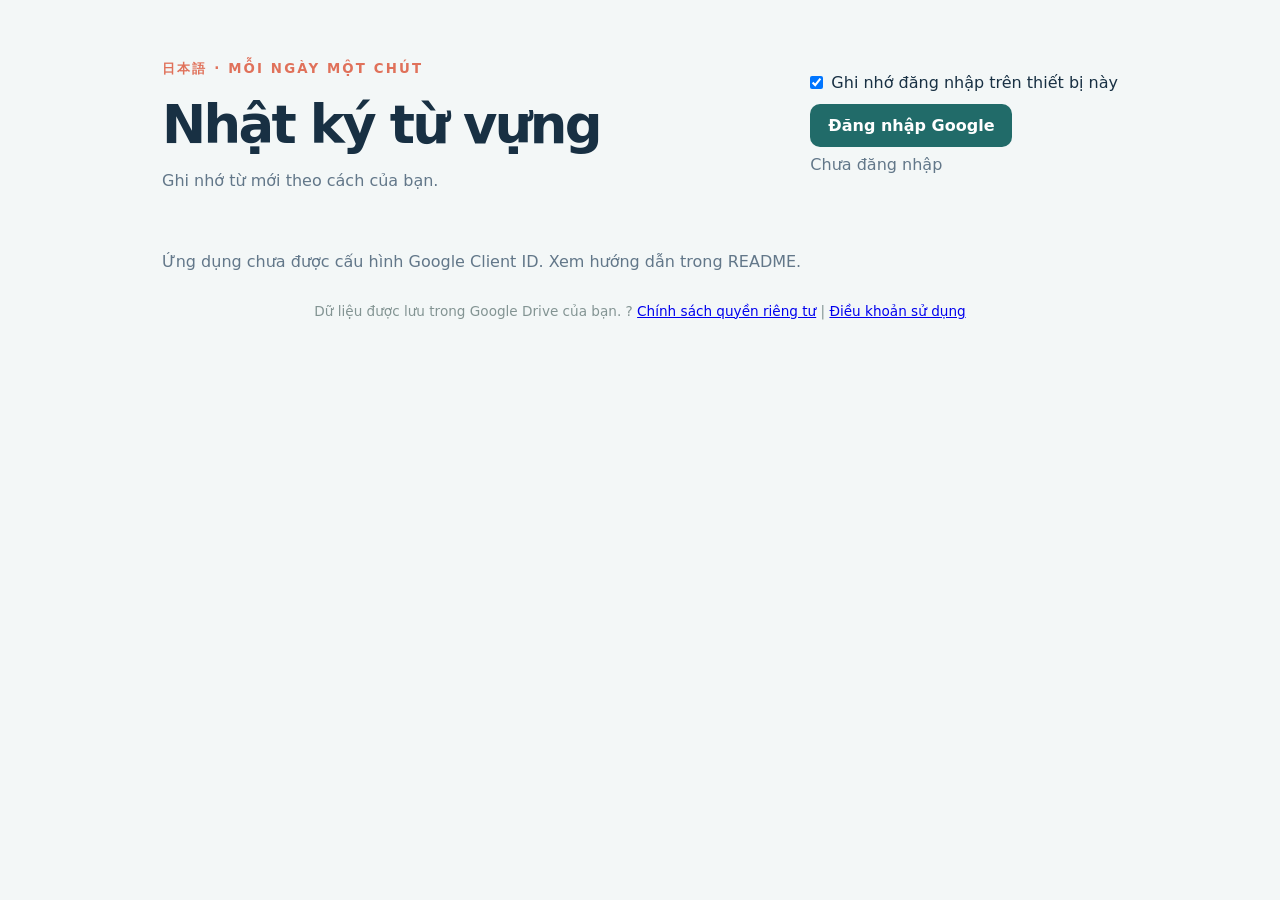
==== index.html @ 97bc86f5 "Refresh cached app script after status fix" ====
<!doctype html><html lang="vi"><head><meta charset="utf-8"><meta name="viewport" content="width=device-width,initial-scale=1"><title>Nhật ký từ vựng</title><link rel="stylesheet" href="style.css"><script src="https://accounts.google.com/gsi/client" async defer></script><script type="module" src="app.js?v=8f8101a"></script></head><body><main><header><div><small>日本語 · MỖI NGÀY MỘT CHÚT</small><h1>Nhật ký từ vựng</h1><p>Ghi nhớ từ mới theo cách của bạn.</p></div><div><label id="remember-label"><input id="remember" type="checkbox" checked> Ghi nh&#7899; &#273;&#259;ng nh&#7853;p tr&#234;n thi&#7871;t b&#7883; n&#224;y</label><button id="login">Đăng nhập Google</button><p id="status" role="status">Chưa đăng nhập</p><button id="backup" class="secondary" hidden>Tải bản sao dữ liệu</button><button id="restore" class="secondary" hidden>Nhập bản sao</button><input id="restore-file" type="file" accept="application/json,.json" hidden><button id="retry" class="secondary" hidden>Thử lưu lại</button></div></header><section id="setup" hidden><p>Ứng dụng chưa được cấu hình Google Client ID. Xem hướng dẫn trong README.</p></section><div id="content" hidden><nav><button data-tab="words" class="active">Từ vựng</button><button data-tab="groups">Nhóm</button><button data-tab="quiz">Luyện tập</button></nav><section id="words" class="panel"><div class="heading"><div><h2>Danh sách từ vựng</h2><p>Những điều nhỏ bé bạn đang học.</p></div><button id="add-word">+ Thêm từ</button></div><div class="filters"><input autocomplete="off" id="search" placeholder="Tìm tiếng Nhật, romaji, nghĩa..." aria-label="Tìm từ"><select id="filter-group" aria-label="Lọc theo nhóm"></select></div><div id="word-list"></div></section><section id="groups" class="panel" hidden><h2>Nhóm từ</h2><p>Sắp xếp từ vựng theo chủ đề yêu thích.</p><form autocomplete="off" id="group-form" class="filters"><input name="name" required maxlength="80" placeholder="Tên nhóm mới" aria-label="Tên nhóm mới"><button>+ Tạo nhóm</button></form><div id="group-list"></div></section><section id="quiz" class="panel" hidden><h2>Luyện tập</h2><p>Chọn nội dung và bắt đầu nhé.</p><form id="quiz-form"><label>Nhóm<select name="group" id="quiz-group"></select></label><label>Kiểu câu hỏi<select name="mode"><option value="mixed">Ngẫu nhiên tất cả các chiều</option><option value="rj">Romaji → Tiếng Nhật</option><option value="jr">Tiếng Nhật → Romaji</option><option value="jv">Tiếng Nhật → Tiếng Việt</option><option value="vj">Tiếng Việt → Tiếng Nhật</option></select></label><label>Số câu<input name="count" type="number" min="1" max="100" value="10" required></label><button>Bắt đầu luyện tập</button></form><div id="quiz-play" aria-live="polite"></div></section></div><footer>Dữ liệu được lưu trong Google Drive của bạn. ? <a href="privacy.html">Ch&#237;nh s&#225;ch quy&#7873;n ri&#234;ng t&#432;</a> | <a href="terms.html">&#272;i&#7873;u kho&#7843;n s&#7917; d&#7909;ng</a></footer></main><dialog id="word-dialog"><form autocomplete="off" id="word-form"><h2 id="dialog-title">Thêm từ mới</h2><label>Tiếng Nhật<input name="japanese" required maxlength="120" placeholder="ねこ"></label><label>Romaji<input name="romaji" required maxlength="120" placeholder="neko"></label><label>Nghĩa tiếng Việt <span>(không bắt buộc)</span><input name="meaning" maxlength="160" placeholder="con mèo"></label><fieldset><legend>Nhóm</legend><div id="word-groups"></div></fieldset><div class="actions"><button type="button" class="secondary" id="cancel">Hủy</button><button>Lưu từ</button></div></form></dialog></body></html>
---- style.css ----
:root{font-family:system-ui,sans-serif;color:#183043;background:#f3f7f7;font-size:16px}*{box-sizing:border-box}body{margin:0}main{max-width:1000px;margin:auto;padding:40px 22px}header{display:flex;justify-content:space-between;gap:24px;align-items:center;padding:18px 0 36px}small{font-weight:700;letter-spacing:.16em;color:#e0715a}h1{font-size:clamp(2rem,5vw,3.3rem);letter-spacing:-.05em;margin:.3em 0}h2{margin:0 0 8px;letter-spacing:-.03em}p{color:#627789;margin:8px 0 18px}button,input,select{font:inherit}button{background:#216b69;color:white;border:0;border-radius:10px;padding:12px 18px;cursor:pointer;font-weight:650}button:hover{background:#185654}button:disabled{opacity:.5;cursor:not-allowed}input,select{border:1px solid #d5e1e1;border-radius:9px;padding:12px;background:white;color:#183043;min-width:0}nav{display:flex;gap:8px;border-bottom:1px solid #d7e4e3}nav button{background:none;color:#637b85;border-radius:0}nav button.active{color:#216b69;border-bottom:3px solid #216b69}nav button:hover{background:#e5efee}.panel{background:white;border:1px solid #e1ebea;border-radius:18px;padding:28px;margin-top:22px;box-shadow:0 8px 30px #18304308}.heading,.row,.filters,.actions{display:flex;gap:12px;align-items:center;justify-content:space-between}.filters input{flex:1}.row{border-bottom:1px solid #edf1f0;padding:16px 0}.row:last-child{border:0}.row strong{font-size:1.3rem}.row p{margin:4px 0}.row-actions{display:flex;gap:6px}.secondary,.row-actions button{background:#eef5f4;color:#285957}.secondary:hover,.row-actions button:hover{background:#d9ebe7}.row-actions button{padding:8px}.tags{font-size:.85rem;color:#557b78}label{display:block;margin:16px 0;font-weight:650}label input,label select{display:block;width:100%;margin-top:7px}label span{font-weight:400;color:#73858b}fieldset{border:1px solid #d5e1e1;border-radius:9px}fieldset label{display:inline-flex;align-items:center;gap:6px;margin:8px}fieldset input{width:auto;margin:0}dialog{width:min(500px,calc(100% - 30px));border:0;border-radius:18px;padding:28px;box-shadow:0 20px 80px #0003}dialog::backdrop{background:#142c38a0}#quiz-form{max-width:400px}#quiz-play{margin-top:24px}.choice{display:block;width:100%;text-align:left;margin:8px 0;background:#eef5f4;color:#183043}.choice:hover{background:#d9ebe7}.feedback{font-weight:700;color:#216b69}footer{color:#839493;text-align:center;font-size:.85rem;margin-top:32px}@media(max-width:600px){main{padding:20px 16px}header,.heading{align-items:flex-start;flex-direction:column}.panel{padding:20px}.filters{align-items:stretch;flex-direction:column}.filters input,.filters select{width:100%}.row{align-items:flex-start}.row-actions{flex-wrap:wrap;justify-content:flex-end}}

#remember-label{display:flex;align-items:center;gap:8px;font-weight:400;margin:0 0 12px}#remember-label input{width:auto;margin:0}
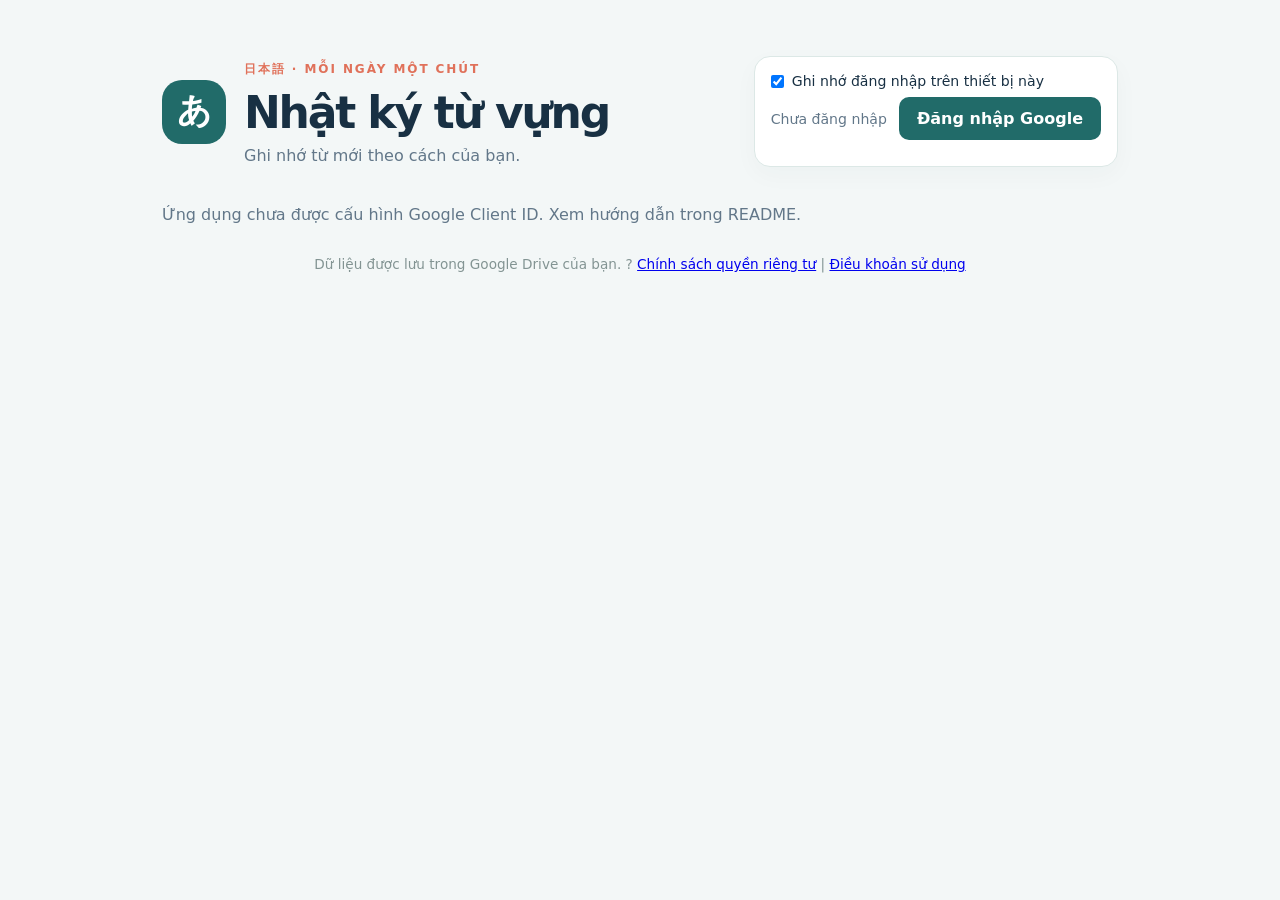
==== commit 6abe4e46: "Improve header and practice layout" ====
--- a/index.html
+++ b/index.html
@@ -1,3 +1,3 @@
-<!doctype html><html lang="vi"><head><meta charset="utf-8"><meta name="viewport" content="width=device-width,initial-scale=1"><title>Nhật ký từ vựng</title><link rel="stylesheet" href="style.css"><script src="https://accounts.google.com/gsi/client" async defer></script><script type="module" src="app.js?v=8f8101a"></script></head><body><main><header><div><small>日本語 · MỖI NGÀY MỘT CHÚT</small><h1>Nhật ký từ vựng</h1><p>Ghi nhớ từ mới theo cách của bạn.</p></div><div><label id="remember-label"><input id="remember" type="checkbox" checked> Ghi nh&#7899; &#273;&#259;ng nh&#7853;p tr&#234;n thi&#7871;t b&#7883; n&#224;y</label><button id="login">Đăng nhập Google</button><p id="status" role="status">Chưa đăng nhập</p><button id="backup" class="secondary" hidden>Tải bản sao dữ liệu</button><button id="restore" class="secondary" hidden>Nhập bản sao</button><input id="restore-file" type="file" accept="application/json,.json" hidden><button id="retry" class="secondary" hidden>Thử lưu lại</button></div></header><section id="setup" hidden><p>Ứng dụng chưa được cấu hình Google Client ID. Xem hướng dẫn trong README.</p></section><div id="content" hidden><nav><button data-tab="words" class="active">Từ vựng</button><button data-tab="groups">Nhóm</button><button data-tab="quiz">Luyện tập</button></nav><section id="words" class="panel"><div class="heading"><div><h2>Danh sách từ vựng</h2><p>Những điều nhỏ bé bạn đang học.</p></div><button id="add-word">+ Thêm từ</button></div><div class="filters"><input autocomplete="off" id="search" placeholder="Tìm tiếng Nhật, romaji, nghĩa..." aria-label="Tìm từ"><select id="filter-group" aria-label="Lọc theo nhóm"></select></div><div id="word-list"></div></section><section id="groups" class="panel" hidden><h2>Nhóm từ</h2><p>Sắp xếp từ vựng theo chủ đề yêu thích.</p><form autocomplete="off" id="group-form" class="filters"><input name="name" required maxlength="80" placeholder="Tên nhóm mới" aria-label="Tên nhóm mới"><button>+ Tạo nhóm</button></form><div id="group-list"></div></section><section id="quiz" class="panel" hidden><h2>Luyện tập</h2><p>Chọn nội dung và bắt đầu nhé.</p><form id="quiz-form"><label>Nhóm<select name="group" id="quiz-group"></select></label><label>Kiểu câu hỏi<select name="mode"><option value="mixed">Ngẫu nhiên tất cả các chiều</option><option value="rj">Romaji → Tiếng Nhật</option><option value="jr">Tiếng Nhật → Romaji</option><option value="jv">Tiếng Nhật → Tiếng Việt</option><option value="vj">Tiếng Việt → Tiếng Nhật</option></select></label><label>Số câu<input name="count" type="number" min="1" max="100" value="10" required></label><button>Bắt đầu luyện tập</button></form><div id="quiz-play" aria-live="polite"></div></section></div><footer>Dữ liệu được lưu trong Google Drive của bạn. ? <a href="privacy.html">Ch&#237;nh s&#225;ch quy&#7873;n ri&#234;ng t&#432;</a> | <a href="terms.html">&#272;i&#7873;u kho&#7843;n s&#7917; d&#7909;ng</a></footer></main><dialog id="word-dialog"><form autocomplete="off" id="word-form"><h2 id="dialog-title">Thêm từ mới</h2><label>Tiếng Nhật<input name="japanese" required maxlength="120" placeholder="ねこ"></label><label>Romaji<input name="romaji" required maxlength="120" placeholder="neko"></label><label>Nghĩa tiếng Việt <span>(không bắt buộc)</span><input name="meaning" maxlength="160" placeholder="con mèo"></label><fieldset><legend>Nhóm</legend><div id="word-groups"></div></fieldset><div class="actions"><button type="button" class="secondary" id="cancel">Hủy</button><button>Lưu từ</button></div></form></dialog></body></html>
+<!doctype html><html lang="vi"><head><meta charset="utf-8"><meta name="viewport" content="width=device-width,initial-scale=1"><title>Nhật ký từ vựng</title><link rel="stylesheet" href="style.css?v=2"><script src="https://accounts.google.com/gsi/client" async defer></script><script type="module" src="app.js?v=8f8101a"></script></head><body><main><header><div class="brand"><div class="brand-mark" aria-hidden="true">&#12354;</div><div><small>日本語 · MỖI NGÀY MỘT CHÚT</small><h1>Nhật ký từ vựng</h1><p>Ghi nhớ từ mới theo cách của bạn.</p></div></div><div class="account-card"><div class="account-main"><label id="remember-label"><input id="remember" type="checkbox" checked> Ghi nh&#7899; &#273;&#259;ng nh&#7853;p tr&#234;n thi&#7871;t b&#7883; n&#224;y</label><button id="login">Đăng nhập Google</button><p id="status" role="status">Chưa đăng nhập</p></div><div class="account-actions"><button id="backup" class="secondary" hidden>Tải bản sao dữ liệu</button><button id="restore" class="secondary" hidden>Nhập bản sao</button><input id="restore-file" type="file" accept="application/json,.json" hidden><button id="retry" class="secondary" hidden>Thử lưu lại</button></div></div></header><section id="setup" hidden><p>Ứng dụng chưa được cấu hình Google Client ID. Xem hướng dẫn trong README.</p></section><div id="content" hidden><nav><button data-tab="words" class="active">Từ vựng</button><button data-tab="groups">Nhóm</button><button data-tab="quiz">Luyện tập</button></nav><section id="words" class="panel"><div class="heading"><div><h2>Danh sách từ vựng</h2><p>Những điều nhỏ bé bạn đang học.</p></div><button id="add-word">+ Thêm từ</button></div><div class="filters"><input autocomplete="off" id="search" placeholder="Tìm tiếng Nhật, romaji, nghĩa..." aria-label="Tìm từ"><select id="filter-group" aria-label="Lọc theo nhóm"></select></div><div id="word-list"></div></section><section id="groups" class="panel" hidden><h2>Nhóm từ</h2><p>Sắp xếp từ vựng theo chủ đề yêu thích.</p><form autocomplete="off" id="group-form" class="filters"><input name="name" required maxlength="80" placeholder="Tên nhóm mới" aria-label="Tên nhóm mới"><button>+ Tạo nhóm</button></form><div id="group-list"></div></section><section id="quiz" class="panel quiz-panel" hidden><div class="quiz-intro"><h2>Luyện tập</h2><p>Chọn nội dung và bắt đầu nhé.</p></div><div class="quiz-layout"><form id="quiz-form"><label>Nhóm<select name="group" id="quiz-group"></select></label><label>Kiểu câu hỏi<select name="mode"><option value="mixed">Ngẫu nhiên tất cả các chiều</option><option value="rj">Romaji → Tiếng Nhật</option><option value="jr">Tiếng Nhật → Romaji</option><option value="jv">Tiếng Nhật → Tiếng Việt</option><option value="vj">Tiếng Việt → Tiếng Nhật</option></select></label><label>Số câu<input name="count" type="number" min="1" max="100" value="10" required></label><button>Bắt đầu luyện tập</button></form><div id="quiz-play" aria-live="polite"></div></div></section></div><footer>Dữ liệu được lưu trong Google Drive của bạn. ? <a href="privacy.html">Ch&#237;nh s&#225;ch quy&#7873;n ri&#234;ng t&#432;</a> | <a href="terms.html">&#272;i&#7873;u kho&#7843;n s&#7917; d&#7909;ng</a></footer></main><dialog id="word-dialog"><form autocomplete="off" id="word-form"><h2 id="dialog-title">Thêm từ mới</h2><label>Tiếng Nhật<input name="japanese" required maxlength="120" placeholder="ねこ"></label><label>Romaji<input name="romaji" required maxlength="120" placeholder="neko"></label><label>Nghĩa tiếng Việt <span>(không bắt buộc)</span><input name="meaning" maxlength="160" placeholder="con mèo"></label><fieldset><legend>Nhóm</legend><div id="word-groups"></div></fieldset><div class="actions"><button type="button" class="secondary" id="cancel">Hủy</button><button>Lưu từ</button></div></form></dialog></body></html>
 
 
--- a/style.css
+++ b/style.css
@@ -1,3 +1,6 @@
 :root{font-family:system-ui,sans-serif;color:#183043;background:#f3f7f7;font-size:16px}*{box-sizing:border-box}body{margin:0}main{max-width:1000px;margin:auto;padding:40px 22px}header{display:flex;justify-content:space-between;gap:24px;align-items:center;padding:18px 0 36px}small{font-weight:700;letter-spacing:.16em;color:#e0715a}h1{font-size:clamp(2rem,5vw,3.3rem);letter-spacing:-.05em;margin:.3em 0}h2{margin:0 0 8px;letter-spacing:-.03em}p{color:#627789;margin:8px 0 18px}button,input,select{font:inherit}button{background:#216b69;color:white;border:0;border-radius:10px;padding:12px 18px;cursor:pointer;font-weight:650}button:hover{background:#185654}button:disabled{opacity:.5;cursor:not-allowed}input,select{border:1px solid #d5e1e1;border-radius:9px;padding:12px;background:white;color:#183043;min-width:0}nav{display:flex;gap:8px;border-bottom:1px solid #d7e4e3}nav button{background:none;color:#637b85;border-radius:0}nav button.active{color:#216b69;border-bottom:3px solid #216b69}nav button:hover{background:#e5efee}.panel{background:white;border:1px solid #e1ebea;border-radius:18px;padding:28px;margin-top:22px;box-shadow:0 8px 30px #18304308}.heading,.row,.filters,.actions{display:flex;gap:12px;align-items:center;justify-content:space-between}.filters input{flex:1}.row{border-bottom:1px solid #edf1f0;padding:16px 0}.row:last-child{border:0}.row strong{font-size:1.3rem}.row p{margin:4px 0}.row-actions{display:flex;gap:6px}.secondary,.row-actions button{background:#eef5f4;color:#285957}.secondary:hover,.row-actions button:hover{background:#d9ebe7}.row-actions button{padding:8px}.tags{font-size:.85rem;color:#557b78}label{display:block;margin:16px 0;font-weight:650}label input,label select{display:block;width:100%;margin-top:7px}label span{font-weight:400;color:#73858b}fieldset{border:1px solid #d5e1e1;border-radius:9px}fieldset label{display:inline-flex;align-items:center;gap:6px;margin:8px}fieldset input{width:auto;margin:0}dialog{width:min(500px,calc(100% - 30px));border:0;border-radius:18px;padding:28px;box-shadow:0 20px 80px #0003}dialog::backdrop{background:#142c38a0}#quiz-form{max-width:400px}#quiz-play{margin-top:24px}.choice{display:block;width:100%;text-align:left;margin:8px 0;background:#eef5f4;color:#183043}.choice:hover{background:#d9ebe7}.feedback{font-weight:700;color:#216b69}footer{color:#839493;text-align:center;font-size:.85rem;margin-top:32px}@media(max-width:600px){main{padding:20px 16px}header,.heading{align-items:flex-start;flex-direction:column}.panel{padding:20px}.filters{align-items:stretch;flex-direction:column}.filters input,.filters select{width:100%}.row{align-items:flex-start}.row-actions{flex-wrap:wrap;justify-content:flex-end}}
 
 #remember-label{display:flex;align-items:center;gap:8px;font-weight:400;margin:0 0 12px}#remember-label input{width:auto;margin:0}
+
+/* Header and practice layout */
+header{align-items:stretch;gap:32px;padding:16px 0 30px}.brand{display:flex;align-items:center;gap:18px;min-width:0}.brand-mark{display:grid;place-items:center;width:64px;height:64px;flex:none;border-radius:20px;background:#216b69;color:#fff;font-size:2.1rem;font-weight:700}.brand small{font-size:.75rem}.brand h1{font-size:clamp(1.9rem,4vw,2.75rem);margin:.2em 0}.brand p{margin:0}.account-card{min-width:260px;max-width:380px;background:#fff;border:1px solid #dce8e6;border-radius:16px;padding:16px;box-shadow:0 8px 24px #18304308}.account-main{display:grid;grid-template-columns:1fr auto;align-items:center;gap:8px 12px}.account-main #remember-label{grid-column:1/-1;font-size:.88rem;margin:0}.account-main #login{grid-column:2;grid-row:2;white-space:nowrap}.account-main #status{grid-column:1;grid-row:2;margin:0;font-size:.88rem;overflow-wrap:anywhere}.account-actions{display:flex;flex-wrap:wrap;gap:6px;margin-top:10px}.account-actions:has(> :not([hidden])){padding-top:10px;border-top:1px solid #edf1f0}.account-actions button{font-size:.85rem;padding:8px 10px}.quiz-intro{padding-bottom:20px;border-bottom:1px solid #e8f0ef}.quiz-intro p{margin-bottom:0}.quiz-layout{display:grid;grid-template-columns:minmax(230px,320px) minmax(0,1fr);gap:28px;align-items:start;margin-top:24px}#quiz-form{max-width:none;padding:20px;background:#f3f8f7;border:1px solid #e0edeb;border-radius:14px}#quiz-form label:first-child{margin-top:0}#quiz-form button{width:100%}#quiz-play{margin:0;padding:24px;border:1px solid #e0edeb;border-radius:14px;min-height:220px}#quiz-play:empty{display:grid;place-items:center;background:#fafdfc}#quiz-play:empty::before{content:"\3042";font-size:2.5rem;opacity:.6}#quiz-play h2{margin:12px 0 18px;font-size:2.2rem}#quiz-play .choice{padding:14px 16px;border:1px solid transparent}#quiz-play .choice:hover{border-color:#9ec7c1}#answer{margin-top:18px}#answer button{min-width:150px}@media(max-width:700px){header{flex-direction:column;gap:20px}.account-card{max-width:none;width:100%}.quiz-layout{grid-template-columns:1fr;gap:16px}.quiz-panel{padding:20px}#quiz-play:empty{display:none}}@media(max-width:380px){.account-main{grid-template-columns:1fr}.account-main #login,.account-main #status{grid-column:1;grid-row:auto}.account-main #login{width:100%}}
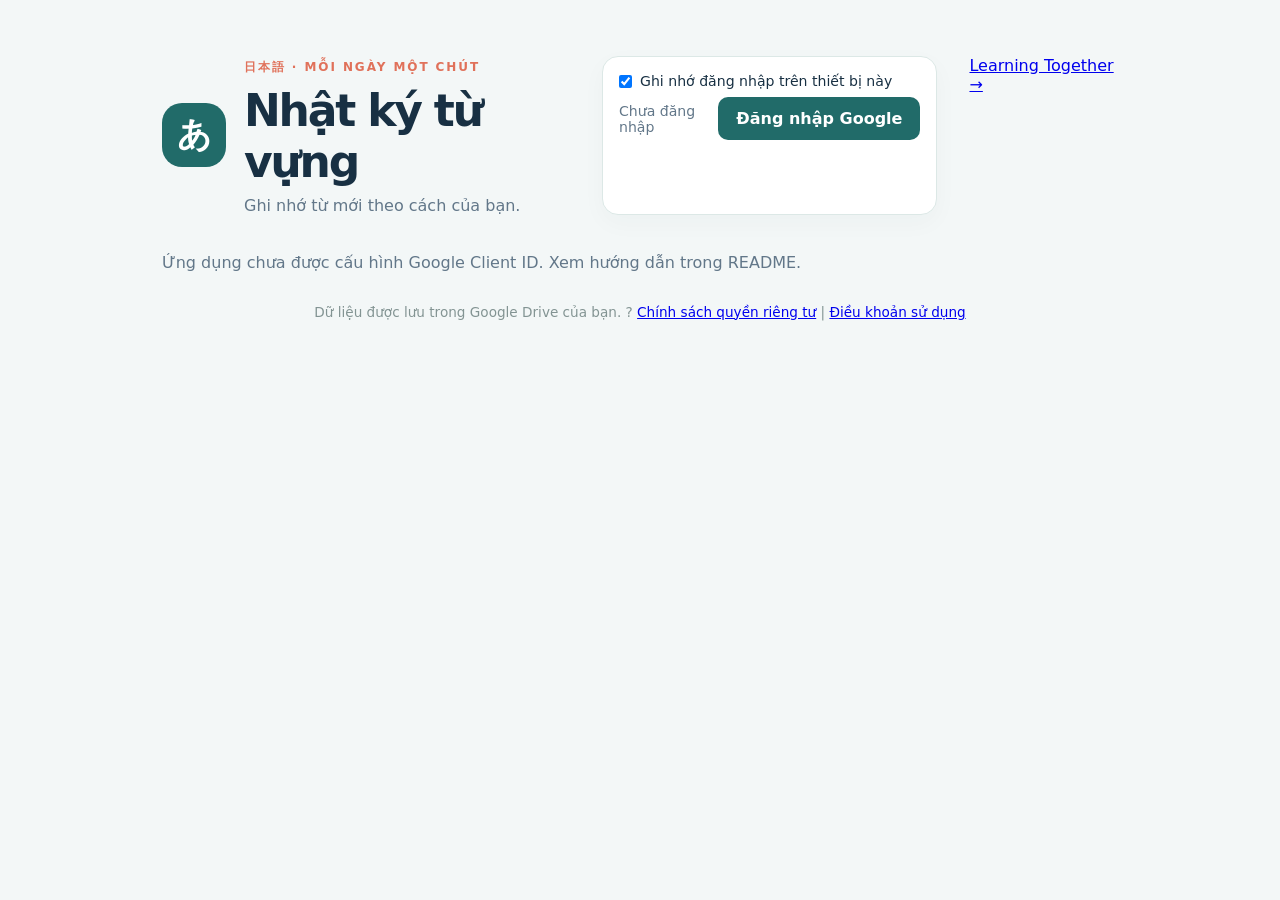
==== commit 2a829c71: "Add shared learning with Google Sheets" ====
--- a/index.html
+++ b/index.html
@@ -1,3 +1,3 @@
-<!doctype html><html lang="vi"><head><meta charset="utf-8"><meta name="viewport" content="width=device-width,initial-scale=1"><title>Nhật ký từ vựng</title><link rel="stylesheet" href="style.css?v=2"><script src="https://accounts.google.com/gsi/client" async defer></script><script type="module" src="app.js?v=8f8101a"></script></head><body><main><header><div class="brand"><div class="brand-mark" aria-hidden="true">&#12354;</div><div><small>日本語 · MỖI NGÀY MỘT CHÚT</small><h1>Nhật ký từ vựng</h1><p>Ghi nhớ từ mới theo cách của bạn.</p></div></div><div class="account-card"><div class="account-main"><label id="remember-label"><input id="remember" type="checkbox" checked> Ghi nh&#7899; &#273;&#259;ng nh&#7853;p tr&#234;n thi&#7871;t b&#7883; n&#224;y</label><button id="login">Đăng nhập Google</button><p id="status" role="status">Chưa đăng nhập</p></div><div class="account-actions"><button id="backup" class="secondary" hidden>Tải bản sao dữ liệu</button><button id="restore" class="secondary" hidden>Nhập bản sao</button><input id="restore-file" type="file" accept="application/json,.json" hidden><button id="retry" class="secondary" hidden>Thử lưu lại</button></div></div></header><section id="setup" hidden><p>Ứng dụng chưa được cấu hình Google Client ID. Xem hướng dẫn trong README.</p></section><div id="content" hidden><nav><button data-tab="words" class="active">Từ vựng</button><button data-tab="groups">Nhóm</button><button data-tab="quiz">Luyện tập</button></nav><section id="words" class="panel"><div class="heading"><div><h2>Danh sách từ vựng</h2><p>Những điều nhỏ bé bạn đang học.</p></div><button id="add-word">+ Thêm từ</button></div><div class="filters"><input autocomplete="off" id="search" placeholder="Tìm tiếng Nhật, romaji, nghĩa..." aria-label="Tìm từ"><select id="filter-group" aria-label="Lọc theo nhóm"></select></div><div id="word-list"></div></section><section id="groups" class="panel" hidden><h2>Nhóm từ</h2><p>Sắp xếp từ vựng theo chủ đề yêu thích.</p><form autocomplete="off" id="group-form" class="filters"><input name="name" required maxlength="80" placeholder="Tên nhóm mới" aria-label="Tên nhóm mới"><button>+ Tạo nhóm</button></form><div id="group-list"></div></section><section id="quiz" class="panel quiz-panel" hidden><div class="quiz-intro"><h2>Luyện tập</h2><p>Chọn nội dung và bắt đầu nhé.</p></div><div class="quiz-layout"><form id="quiz-form"><label>Nhóm<select name="group" id="quiz-group"></select></label><label>Kiểu câu hỏi<select name="mode"><option value="mixed">Ngẫu nhiên tất cả các chiều</option><option value="rj">Romaji → Tiếng Nhật</option><option value="jr">Tiếng Nhật → Romaji</option><option value="jv">Tiếng Nhật → Tiếng Việt</option><option value="vj">Tiếng Việt → Tiếng Nhật</option></select></label><label>Số câu<input name="count" type="number" min="1" max="100" value="10" required></label><button>Bắt đầu luyện tập</button></form><div id="quiz-play" aria-live="polite"></div></div></section></div><footer>Dữ liệu được lưu trong Google Drive của bạn. ? <a href="privacy.html">Ch&#237;nh s&#225;ch quy&#7873;n ri&#234;ng t&#432;</a> | <a href="terms.html">&#272;i&#7873;u kho&#7843;n s&#7917; d&#7909;ng</a></footer></main><dialog id="word-dialog"><form autocomplete="off" id="word-form"><h2 id="dialog-title">Thêm từ mới</h2><label>Tiếng Nhật<input name="japanese" required maxlength="120" placeholder="ねこ"></label><label>Romaji<input name="romaji" required maxlength="120" placeholder="neko"></label><label>Nghĩa tiếng Việt <span>(không bắt buộc)</span><input name="meaning" maxlength="160" placeholder="con mèo"></label><fieldset><legend>Nhóm</legend><div id="word-groups"></div></fieldset><div class="actions"><button type="button" class="secondary" id="cancel">Hủy</button><button>Lưu từ</button></div></form></dialog></body></html>
+<!doctype html><html lang="vi"><head><meta charset="utf-8"><meta name="viewport" content="width=device-width,initial-scale=1"><title>Nhật ký từ vựng</title><link rel="stylesheet" href="style.css?v=3"><script src="https://accounts.google.com/gsi/client" async defer></script><script type="module" src="app.js?v=together"></script></head><body><main><header><div class="brand"><div class="brand-mark" aria-hidden="true">&#12354;</div><div><small>日本語 · MỖI NGÀY MỘT CHÚT</small><h1>Nhật ký từ vựng</h1><p>Ghi nhớ từ mới theo cách của bạn.</p></div></div><div class="account-card"><div class="account-main"><label id="remember-label"><input id="remember" type="checkbox" checked> Ghi nh&#7899; &#273;&#259;ng nh&#7853;p tr&#234;n thi&#7871;t b&#7883; n&#224;y</label><button id="login">Đăng nhập Google</button><p id="status" role="status">Chưa đăng nhập</p></div><div class="account-actions"><button id="backup" class="secondary" hidden>Tải bản sao dữ liệu</button><button id="restore" class="secondary" hidden>Nhập bản sao</button><input id="restore-file" type="file" accept="application/json,.json" hidden><button id="retry" class="secondary" hidden>Thử lưu lại</button></div></div><a id="together-link" href="#" hidden>Learning Together &#8594;</a></header><section id="setup" hidden><p>Ứng dụng chưa được cấu hình Google Client ID. Xem hướng dẫn trong README.</p></section><div id="content" hidden><nav><button data-tab="words" class="active">Từ vựng</button><button data-tab="groups">Nhóm</button><button data-tab="quiz">Luyện tập</button></nav><section id="words" class="panel"><div class="heading"><div><h2>Danh sách từ vựng</h2><p>Những điều nhỏ bé bạn đang học.</p></div><button id="import-words" class="secondary" type="button">Nh&#7853;p th&#234;m t&#7915; JSON</button> <input id="import-words-file" type="file" accept="application/json,.json" hidden><button id="add-word">+ Thêm từ</button></div><div class="filters"><input autocomplete="off" id="search" placeholder="Tìm tiếng Nhật, romaji, nghĩa..." aria-label="Tìm từ"><select id="filter-group" aria-label="Lọc theo nhóm"></select></div><div id="word-list"></div></section><section id="groups" class="panel" hidden><h2>Nhóm từ</h2><p>Sắp xếp từ vựng theo chủ đề yêu thích.</p><form autocomplete="off" id="group-form" class="filters"><input name="name" required maxlength="80" placeholder="Tên nhóm mới" aria-label="Tên nhóm mới"><button>+ Tạo nhóm</button></form><div id="group-list"></div></section><section id="quiz" class="panel quiz-panel" hidden><div class="quiz-intro"><h2>Luyện tập</h2><p>Chọn nội dung và bắt đầu nhé.</p></div><div class="quiz-layout"><form id="quiz-form"><label>Nhóm<select name="group" id="quiz-group"></select></label><label>Kiểu câu hỏi<select name="mode"><option value="mixed">Ngẫu nhiên tất cả các chiều</option><option value="rj">Romaji → Tiếng Nhật</option><option value="jr">Tiếng Nhật → Romaji</option><option value="jv">Tiếng Nhật → Tiếng Việt</option><option value="vj">Tiếng Việt → Tiếng Nhật</option></select></label><label>Số câu<input name="count" type="number" min="1" max="100" value="10" required></label><button>Bắt đầu luyện tập</button></form><div id="quiz-play" aria-live="polite"></div></div></section></div><footer><span id="storage-note">Dữ liệu được lưu trong Google Drive của bạn.</span> ? <a href="privacy.html">Ch&#237;nh s&#225;ch quy&#7873;n ri&#234;ng t&#432;</a> | <a href="terms.html">&#272;i&#7873;u kho&#7843;n s&#7917; d&#7909;ng</a></footer></main><dialog id="word-dialog"><form autocomplete="off" id="word-form"><h2 id="dialog-title">Thêm từ mới</h2><label>Tiếng Nhật<input name="japanese" required maxlength="120" placeholder="ねこ"></label><label>Romaji<input name="romaji" required maxlength="120" placeholder="neko"></label><label>Nghĩa tiếng Việt <span>(không bắt buộc)</span><input name="meaning" maxlength="160" placeholder="con mèo"></label><fieldset><legend>Nhóm</legend><div id="word-groups"></div></fieldset><div class="actions"><button type="button" class="secondary" id="cancel">Hủy</button><button>Lưu từ</button></div></form></dialog></body></html>
 
 
--- a/style.css
+++ b/style.css
@@ -4,3 +4,5 @@
 
 /* Header and practice layout */
 header{align-items:stretch;gap:32px;padding:16px 0 30px}.brand{display:flex;align-items:center;gap:18px;min-width:0}.brand-mark{display:grid;place-items:center;width:64px;height:64px;flex:none;border-radius:20px;background:#216b69;color:#fff;font-size:2.1rem;font-weight:700}.brand small{font-size:.75rem}.brand h1{font-size:clamp(1.9rem,4vw,2.75rem);margin:.2em 0}.brand p{margin:0}.account-card{min-width:260px;max-width:380px;background:#fff;border:1px solid #dce8e6;border-radius:16px;padding:16px;box-shadow:0 8px 24px #18304308}.account-main{display:grid;grid-template-columns:1fr auto;align-items:center;gap:8px 12px}.account-main #remember-label{grid-column:1/-1;font-size:.88rem;margin:0}.account-main #login{grid-column:2;grid-row:2;white-space:nowrap}.account-main #status{grid-column:1;grid-row:2;margin:0;font-size:.88rem;overflow-wrap:anywhere}.account-actions{display:flex;flex-wrap:wrap;gap:6px;margin-top:10px}.account-actions:has(> :not([hidden])){padding-top:10px;border-top:1px solid #edf1f0}.account-actions button{font-size:.85rem;padding:8px 10px}.quiz-intro{padding-bottom:20px;border-bottom:1px solid #e8f0ef}.quiz-intro p{margin-bottom:0}.quiz-layout{display:grid;grid-template-columns:minmax(230px,320px) minmax(0,1fr);gap:28px;align-items:start;margin-top:24px}#quiz-form{max-width:none;padding:20px;background:#f3f8f7;border:1px solid #e0edeb;border-radius:14px}#quiz-form label:first-child{margin-top:0}#quiz-form button{width:100%}#quiz-play{margin:0;padding:24px;border:1px solid #e0edeb;border-radius:14px;min-height:220px}#quiz-play:empty{display:grid;place-items:center;background:#fafdfc}#quiz-play:empty::before{content:"\3042";font-size:2.5rem;opacity:.6}#quiz-play h2{margin:12px 0 18px;font-size:2.2rem}#quiz-play .choice{padding:14px 16px;border:1px solid transparent}#quiz-play .choice:hover{border-color:#9ec7c1}#answer{margin-top:18px}#answer button{min-width:150px}@media(max-width:700px){header{flex-direction:column;gap:20px}.account-card{max-width:none;width:100%}.quiz-layout{grid-template-columns:1fr;gap:16px}.quiz-panel{padding:20px}#quiz-play:empty{display:none}}@media(max-width:380px){.account-main{grid-template-columns:1fr}.account-main #login,.account-main #status{grid-column:1;grid-row:auto}.account-main #login{width:100%}}
+
+#quiz-play .choice.correct{background:#dcfce7;border-color:#4ade80;color:#14532d;opacity:1}#quiz-play .choice.incorrect{background:#fee2e2;border-color:#f87171;color:#991b1b;opacity:1}.feedback.incorrect{color:#b91c1c}.feedback.correct{color:#166534}
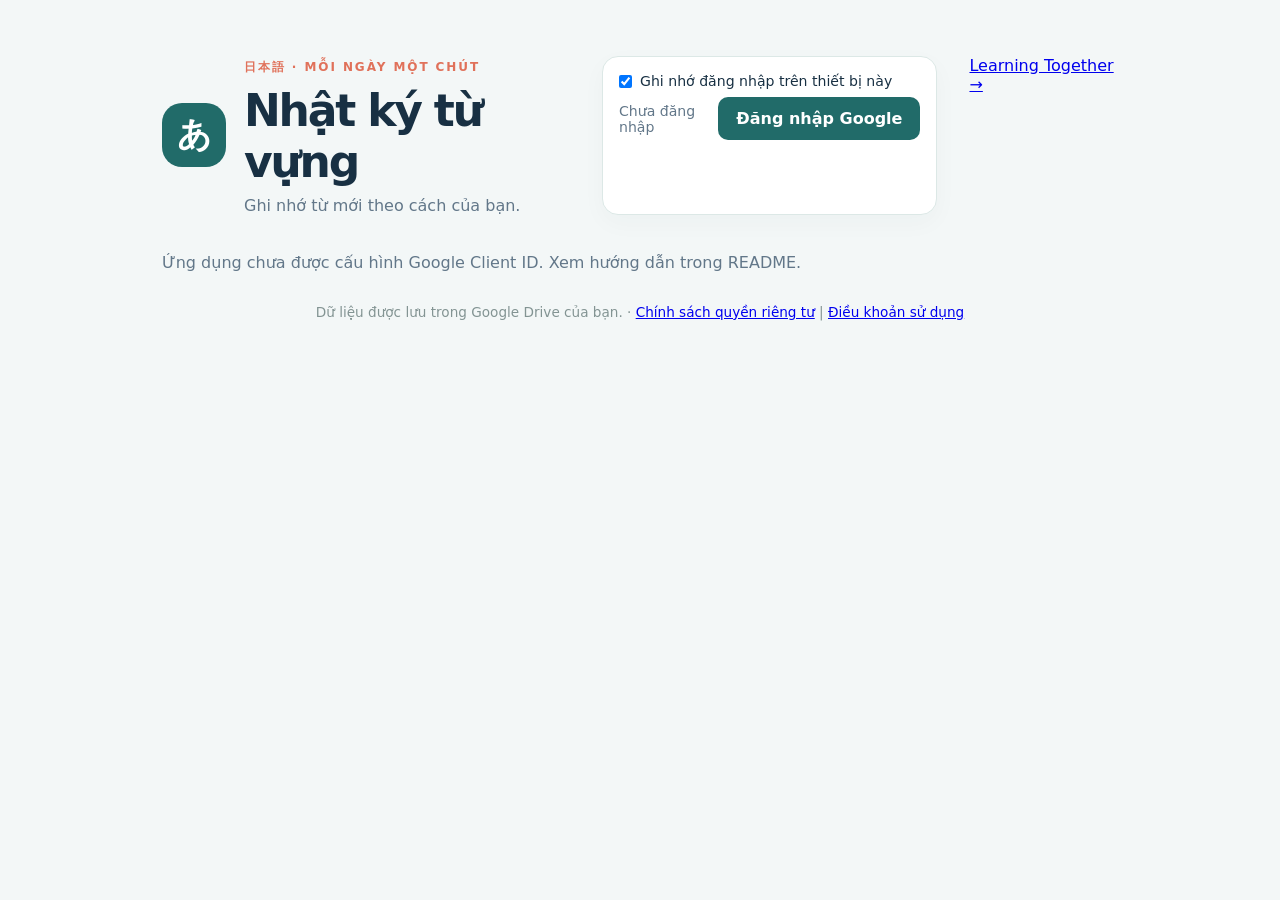
==== commit 5f9d13d5: "Improve navigation and mobile usability - Make tab bar scrollable and sticky - Fix stray character i" ====
--- a/index.html
+++ b/index.html
@@ -1,3 +1,3 @@
-<!doctype html><html lang="vi"><head><meta charset="utf-8"><meta name="viewport" content="width=device-width,initial-scale=1"><title>Nhật ký từ vựng</title><link rel="stylesheet" href="style.css?v=3"><script src="https://accounts.google.com/gsi/client" async defer></script><script type="module" src="app.js?v=together"></script></head><body><main><header><div class="brand"><div class="brand-mark" aria-hidden="true">&#12354;</div><div><small>日本語 · MỖI NGÀY MỘT CHÚT</small><h1>Nhật ký từ vựng</h1><p>Ghi nhớ từ mới theo cách của bạn.</p></div></div><div class="account-card"><div class="account-main"><label id="remember-label"><input id="remember" type="checkbox" checked> Ghi nh&#7899; &#273;&#259;ng nh&#7853;p tr&#234;n thi&#7871;t b&#7883; n&#224;y</label><button id="login">Đăng nhập Google</button><p id="status" role="status">Chưa đăng nhập</p></div><div class="account-actions"><button id="backup" class="secondary" hidden>Tải bản sao dữ liệu</button><button id="restore" class="secondary" hidden>Nhập bản sao</button><input id="restore-file" type="file" accept="application/json,.json" hidden><button id="retry" class="secondary" hidden>Thử lưu lại</button></div></div><a id="together-link" href="#" hidden>Learning Together &#8594;</a></header><section id="setup" hidden><p>Ứng dụng chưa được cấu hình Google Client ID. Xem hướng dẫn trong README.</p></section><div id="content" hidden><nav><button data-tab="words" class="active">Từ vựng</button><button data-tab="groups">Nhóm</button><button data-tab="quiz">Luyện tập</button></nav><section id="words" class="panel"><div class="heading"><div><h2>Danh sách từ vựng</h2><p>Những điều nhỏ bé bạn đang học.</p></div><button id="import-words" class="secondary" type="button">Nh&#7853;p th&#234;m t&#7915; JSON</button> <input id="import-words-file" type="file" accept="application/json,.json" hidden><button id="add-word">+ Thêm từ</button></div><div class="filters"><input autocomplete="off" id="search" placeholder="Tìm tiếng Nhật, romaji, nghĩa..." aria-label="Tìm từ"><select id="filter-group" aria-label="Lọc theo nhóm"></select></div><div id="word-list"></div></section><section id="groups" class="panel" hidden><h2>Nhóm từ</h2><p>Sắp xếp từ vựng theo chủ đề yêu thích.</p><form autocomplete="off" id="group-form" class="filters"><input name="name" required maxlength="80" placeholder="Tên nhóm mới" aria-label="Tên nhóm mới"><button>+ Tạo nhóm</button></form><div id="group-list"></div></section><section id="quiz" class="panel quiz-panel" hidden><div class="quiz-intro"><h2>Luyện tập</h2><p>Chọn nội dung và bắt đầu nhé.</p></div><div class="quiz-layout"><form id="quiz-form"><label>Nhóm<select name="group" id="quiz-group"></select></label><label>Kiểu câu hỏi<select name="mode"><option value="mixed">Ngẫu nhiên tất cả các chiều</option><option value="rj">Romaji → Tiếng Nhật</option><option value="jr">Tiếng Nhật → Romaji</option><option value="jv">Tiếng Nhật → Tiếng Việt</option><option value="vj">Tiếng Việt → Tiếng Nhật</option></select></label><label>Số câu<input name="count" type="number" min="1" max="100" value="10" required></label><button>Bắt đầu luyện tập</button></form><div id="quiz-play" aria-live="polite"></div></div></section></div><footer><span id="storage-note">Dữ liệu được lưu trong Google Drive của bạn.</span> ? <a href="privacy.html">Ch&#237;nh s&#225;ch quy&#7873;n ri&#234;ng t&#432;</a> | <a href="terms.html">&#272;i&#7873;u kho&#7843;n s&#7917; d&#7909;ng</a></footer></main><dialog id="word-dialog"><form autocomplete="off" id="word-form"><h2 id="dialog-title">Thêm từ mới</h2><label>Tiếng Nhật<input name="japanese" required maxlength="120" placeholder="ねこ"></label><label>Romaji<input name="romaji" required maxlength="120" placeholder="neko"></label><label>Nghĩa tiếng Việt <span>(không bắt buộc)</span><input name="meaning" maxlength="160" placeholder="con mèo"></label><fieldset><legend>Nhóm</legend><div id="word-groups"></div></fieldset><div class="actions"><button type="button" class="secondary" id="cancel">Hủy</button><button>Lưu từ</button></div></form></dialog></body></html>
+<!doctype html><html lang="vi"><head><meta charset="utf-8"><meta name="viewport" content="width=device-width,initial-scale=1"><title>Nhật ký từ vựng</title><link rel="stylesheet" href="style.css?v=6"><script src="https://accounts.google.com/gsi/client" async defer></script><script type="module" src="app.js?v=speak"></script></head><body><main><header><div class="brand"><div class="brand-mark" aria-hidden="true">&#12354;</div><div><small>日本語 · MỖI NGÀY MỘT CHÚT</small><h1>Nhật ký từ vựng</h1><p>Ghi nhớ từ mới theo cách của bạn.</p></div></div><div class="account-card"><div class="account-main"><label id="remember-label"><input id="remember" type="checkbox" checked> Ghi nh&#7899; &#273;&#259;ng nh&#7853;p tr&#234;n thi&#7871;t b&#7883; n&#224;y</label><button id="login">Đăng nhập Google</button><p id="status" role="status">Chưa đăng nhập</p></div><div class="account-actions"><button id="backup" class="secondary" hidden>Tải bản sao dữ liệu</button><button id="restore" class="secondary" hidden>Nhập bản sao</button><input id="restore-file" type="file" accept="application/json,.json" hidden><button id="refresh" class="secondary" hidden>Làm mới</button><button id="retry" class="secondary" hidden>Thử lưu lại</button></div></div><a id="together-link" href="#" hidden>Learning Together &#8594;</a></header><section id="setup" hidden><p>Ứng dụng chưa được cấu hình Google Client ID. Xem hướng dẫn trong README.</p></section><div id="content" hidden><nav><button data-tab="words" class="active">Từ vựng</button><button data-tab="groups">Nhóm</button><button data-tab="quiz">Luyện tập</button><button data-tab="sentences">Ghép câu</button><button data-tab="pron">Phát âm</button><button data-tab="stats">Thống kê</button></nav><section id="words" class="panel"><div class="heading"><div><h2>Danh sách từ vựng</h2><p>Những điều nhỏ bé bạn đang học.</p></div><button id="import-words" class="secondary" type="button">Nh&#7853;p th&#234;m t&#7915; JSON</button> <input id="import-words-file" type="file" accept="application/json,.json" hidden><button id="add-word">+ Thêm từ</button></div><div class="filters"><input autocomplete="off" id="search" placeholder="Tìm tiếng Nhật, romaji, nghĩa..." aria-label="Tìm từ"><select id="filter-group" aria-label="Lọc theo nhóm"></select></div><div id="word-list"></div></section><section id="groups" class="panel" hidden><h2>Nhóm từ</h2><p>Sắp xếp từ vựng theo chủ đề yêu thích.</p><form autocomplete="off" id="group-form" class="filters"><input name="name" required maxlength="80" placeholder="Tên nhóm mới" aria-label="Tên nhóm mới"><button>+ Tạo nhóm</button></form><div id="group-list"></div></section><section id="quiz" class="panel quiz-panel" hidden><div class="quiz-intro"><h2>Luyện tập</h2><p>Chọn nội dung và bắt đầu nhé.</p></div><div class="quiz-layout"><form id="quiz-form"><label>Nhóm<select name="group" id="quiz-group"></select></label><label>Nguồn từ<select name="scope"><option value="all">Tất cả từ trong nhóm</option><option value="due">Ôn hôm nay (đến hạn + từ mới)</option><option value="weak">Từ hay sai</option></select></label><label>Hình thức<select name="format"><option value="choice">Trắc nghiệm</option><option value="flashcard">Flashcard</option><option value="typing">Gõ đáp án</option></select></label><label>Kiểu câu hỏi<select name="mode"><option value="mixed">Ngẫu nhiên tất cả các chiều</option><option value="rj">Romaji → Tiếng Nhật</option><option value="jr">Tiếng Nhật → Romaji</option><option value="jv">Tiếng Nhật → Tiếng Việt</option><option value="vj">Tiếng Việt → Tiếng Nhật</option></select></label><label>Số câu<input name="count" type="number" min="1" max="100" value="10" required></label><button>Bắt đầu luyện tập</button></form><div id="quiz-play" aria-live="polite"></div></div></section><section id="sentences" class="panel" hidden><h2>Ghép câu</h2><p>Bấm các thẻ để xếp thành câu tiếng Nhật đúng với nghĩa tiếng Việt. Có một vài thẻ gây nhiễu.</p><form id="sentence-form" class="filters"><label>Số câu<input name="count" type="number" min="1" max="30" value="5" required></label><button>Bắt đầu</button></form><div id="sentence-play" aria-live="polite"></div></section><section id="pron" class="panel" hidden><h2>Tập phát âm</h2><p>Nghe mẫu, rồi bấm micro và nói lại. Cần Chrome hoặc Edge và cho phép dùng micro.</p><form id="pron-form" class="filters"><label>Nội dung<select name="source"><option value="sentences">Câu mẫu</option><option value="words">Từ vựng của tôi</option></select></label><label>Số mục<input name="count" type="number" min="1" max="30" value="5" required></label><button>Bắt đầu</button></form><div id="pron-play"></div></section><section id="stats" class="panel" hidden><h2>Thống kê học tập</h2><p id="stats-note"></p><div id="stats-body"></div></section></div><footer><span id="storage-note">Dữ liệu được lưu trong Google Drive của bạn.</span> &middot; <a href="privacy.html">Ch&#237;nh s&#225;ch quy&#7873;n ri&#234;ng t&#432;</a> | <a href="terms.html">&#272;i&#7873;u kho&#7843;n s&#7917; d&#7909;ng</a></footer></main><dialog id="word-dialog"><form autocomplete="off" id="word-form"><h2 id="dialog-title">Thêm từ mới</h2><label>Tiếng Nhật<input name="japanese" required maxlength="120" placeholder="ねこ"></label><label>Romaji<input name="romaji" required maxlength="120" placeholder="neko"></label><label>Nghĩa tiếng Việt <span>(không bắt buộc)</span><input name="meaning" maxlength="160" placeholder="con mèo"></label><fieldset><legend>Nhóm</legend><div id="word-groups"></div></fieldset><div class="actions"><button type="button" class="secondary" id="cancel">Hủy</button><button>Lưu từ</button></div></form></dialog></body></html>
 
 
--- a/style.css
+++ b/style.css
@@ -6,3 +6,9 @@
 header{align-items:stretch;gap:32px;padding:16px 0 30px}.brand{display:flex;align-items:center;gap:18px;min-width:0}.brand-mark{display:grid;place-items:center;width:64px;height:64px;flex:none;border-radius:20px;background:#216b69;color:#fff;font-size:2.1rem;font-weight:700}.brand small{font-size:.75rem}.brand h1{font-size:clamp(1.9rem,4vw,2.75rem);margin:.2em 0}.brand p{margin:0}.account-card{min-width:260px;max-width:380px;background:#fff;border:1px solid #dce8e6;border-radius:16px;padding:16px;box-shadow:0 8px 24px #18304308}.account-main{display:grid;grid-template-columns:1fr auto;align-items:center;gap:8px 12px}.account-main #remember-label{grid-column:1/-1;font-size:.88rem;margin:0}.account-main #login{grid-column:2;grid-row:2;white-space:nowrap}.account-main #status{grid-column:1;grid-row:2;margin:0;font-size:.88rem;overflow-wrap:anywhere}.account-actions{display:flex;flex-wrap:wrap;gap:6px;margin-top:10px}.account-actions:has(> :not([hidden])){padding-top:10px;border-top:1px solid #edf1f0}.account-actions button{font-size:.85rem;padding:8px 10px}.quiz-intro{padding-bottom:20px;border-bottom:1px solid #e8f0ef}.quiz-intro p{margin-bottom:0}.quiz-layout{display:grid;grid-template-columns:minmax(230px,320px) minmax(0,1fr);gap:28px;align-items:start;margin-top:24px}#quiz-form{max-width:none;padding:20px;background:#f3f8f7;border:1px solid #e0edeb;border-radius:14px}#quiz-form label:first-child{margin-top:0}#quiz-form button{width:100%}#quiz-play{margin:0;padding:24px;border:1px solid #e0edeb;border-radius:14px;min-height:220px}#quiz-play:empty{display:grid;place-items:center;background:#fafdfc}#quiz-play:empty::before{content:"\3042";font-size:2.5rem;opacity:.6}#quiz-play h2{margin:12px 0 18px;font-size:2.2rem}#quiz-play .choice{padding:14px 16px;border:1px solid transparent}#quiz-play .choice:hover{border-color:#9ec7c1}#answer{margin-top:18px}#answer button{min-width:150px}@media(max-width:700px){header{flex-direction:column;gap:20px}.account-card{max-width:none;width:100%}.quiz-layout{grid-template-columns:1fr;gap:16px}.quiz-panel{padding:20px}#quiz-play:empty{display:none}}@media(max-width:380px){.account-main{grid-template-columns:1fr}.account-main #login,.account-main #status{grid-column:1;grid-row:auto}.account-main #login{width:100%}}
 
 #quiz-play .choice.correct{background:#dcfce7;border-color:#4ade80;color:#14532d;opacity:1}#quiz-play .choice.incorrect{background:#fee2e2;border-color:#f87171;color:#991b1b;opacity:1}.feedback.incorrect{color:#b91c1c}.feedback.correct{color:#166534}
+
+.stat-grid{display:grid;grid-template-columns:repeat(auto-fill,minmax(150px,1fr));gap:12px;margin:18px 0 26px}.stat{background:#f3f8f7;border:1px solid #e0edeb;border-radius:14px;padding:16px}.stat strong{display:block;font-size:1.8rem;color:#216b69}.stat span{font-size:.88rem;color:#627789}#stats h3{margin:0 0 6px}.flash-back{color:#216b69}#typing-form{display:flex;gap:8px;margin-top:16px}#typing-form input{flex:1}#quiz-play .actions{justify-content:flex-start}
+
+#sentence-form,#pron-form{align-items:end}#sentence-form label,#pron-form label{margin:0}.chip{background:#eef5f4;color:#183043;border:1px solid #cfe0de;border-radius:10px;padding:10px 14px;font-size:1.1rem;font-weight:600}.chip:hover{background:#d9ebe7}.sentence-answer,.sentence-bank{display:flex;flex-wrap:wrap;gap:8px;min-height:56px;padding:10px 0}.sentence-answer{border-bottom:2px solid #cfe0de;margin-bottom:12px}.sentence-bank{padding-top:6px}#sentence-play .actions,#pron-play .actions{justify-content:flex-start;margin-top:14px}#pron-play h2{font-size:2.2rem}
+
+nav{position:sticky;top:0;z-index:5;overflow-x:auto;white-space:nowrap;scrollbar-width:thin;background:#f3f7f7}nav button{flex:none}button:focus-visible,input:focus-visible,select:focus-visible,a:focus-visible{outline:3px solid #7fb8b2;outline-offset:2px}@media(max-width:600px){nav button{padding:12px 12px;font-size:.92rem}.chip{padding:9px 12px}#pron-play h2,#quiz-play h2{font-size:1.9rem}}
